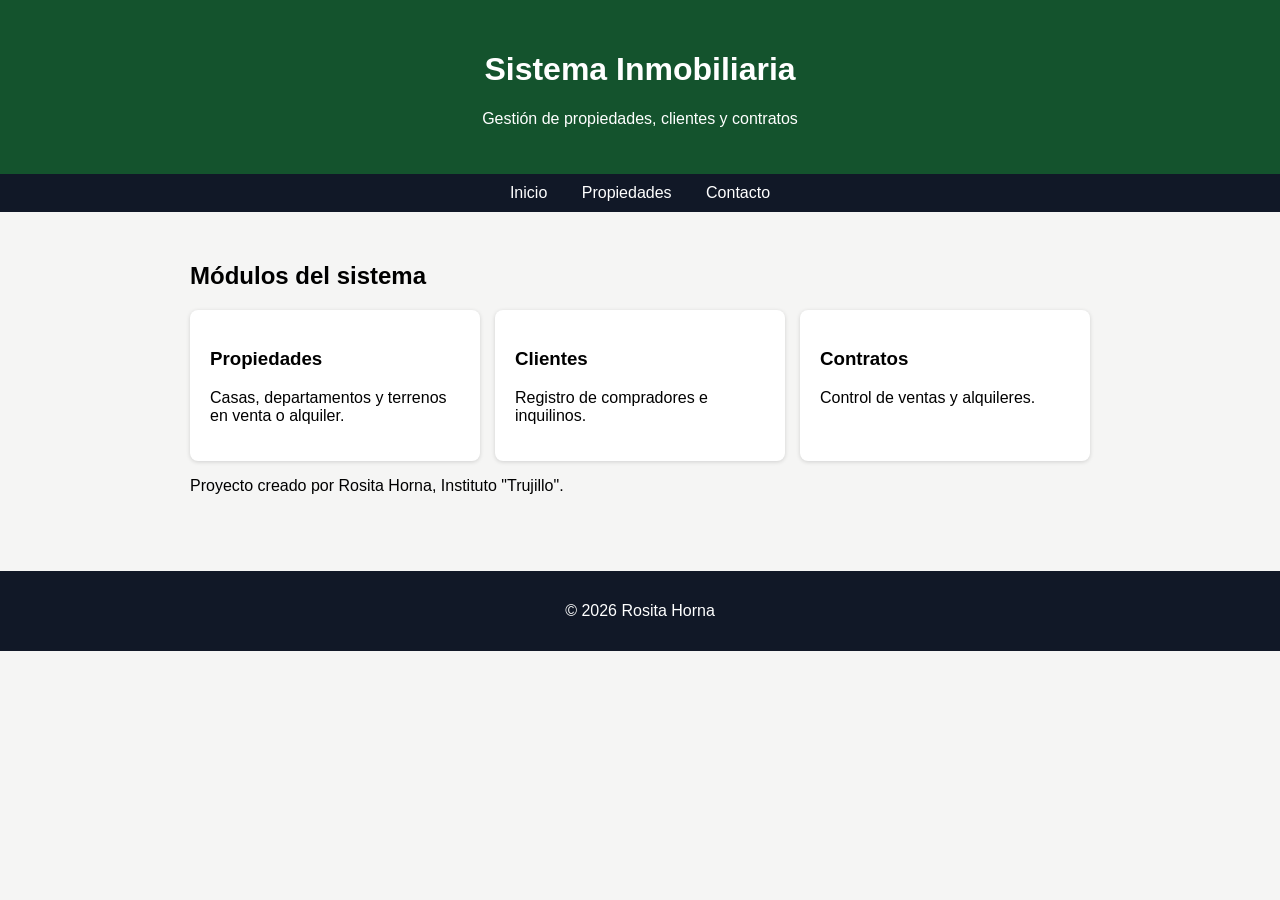
==== index.html @ d9d1037d "Create index.html" ====
<!DOCTYPE html>
<html lang="es">
<head>
    <meta charset="UTF-8">
    <meta name="viewport" content="width=device-width, initial-scale=1.0">
    <title>Sistema Inmobiliaria</title>
    <style>
        body { margin: 0; font-family: Arial, sans-serif; background-color: #f5f5f4; }
        header { background-color: #14532d; color: white; padding: 30px 20px; text-align: center; }
        nav { background-color: #111827; padding: 10px; text-align: center; }
        nav a { color: white; margin: 0 15px; text-decoration: none; }
        main { max-width: 900px; margin: auto; padding: 30px 20px; }
        .tarjetas { display: flex; gap: 15px; flex-wrap: wrap; }
        .tarjeta { background: white; padding: 20px; border-radius: 8px; flex: 1; min-width: 200px; box-shadow: 0 1px 4px rgba(0,0,0,0.15); }
        footer { background-color: #111827; color: white; text-align: center; padding: 15px; margin-top: 30px; }
    </style>
</head>
<body>
    <header>
        <h1>Sistema Inmobiliaria</h1>
        <p>Gestión de propiedades, clientes y contratos</p>
    </header>
    <nav>
        <a href="index.html">Inicio</a>
        <a href="propiedades.html">Propiedades</a>
        <a href="contacto.html">Contacto</a>
    </nav>
    <main>
        <h2>Módulos del sistema</h2>
        <div class="tarjetas">
            <div class="tarjeta"><h3>Propiedades</h3><p>Casas, departamentos y terrenos en venta o alquiler.</p></div>
            <div class="tarjeta"><h3>Clientes</h3><p>Registro de compradores e inquilinos.</p></div>
            <div class="tarjeta"><h3>Contratos</h3><p>Control de ventas y alquileres.</p></div>
        </div>
        <p>Proyecto creado por Rosita Horna, Instituto "Trujillo".</p>
    </main>
    <footer>
        <p>&copy; 2026 Rosita Horna</p>
    </footer>
</body>
</html>
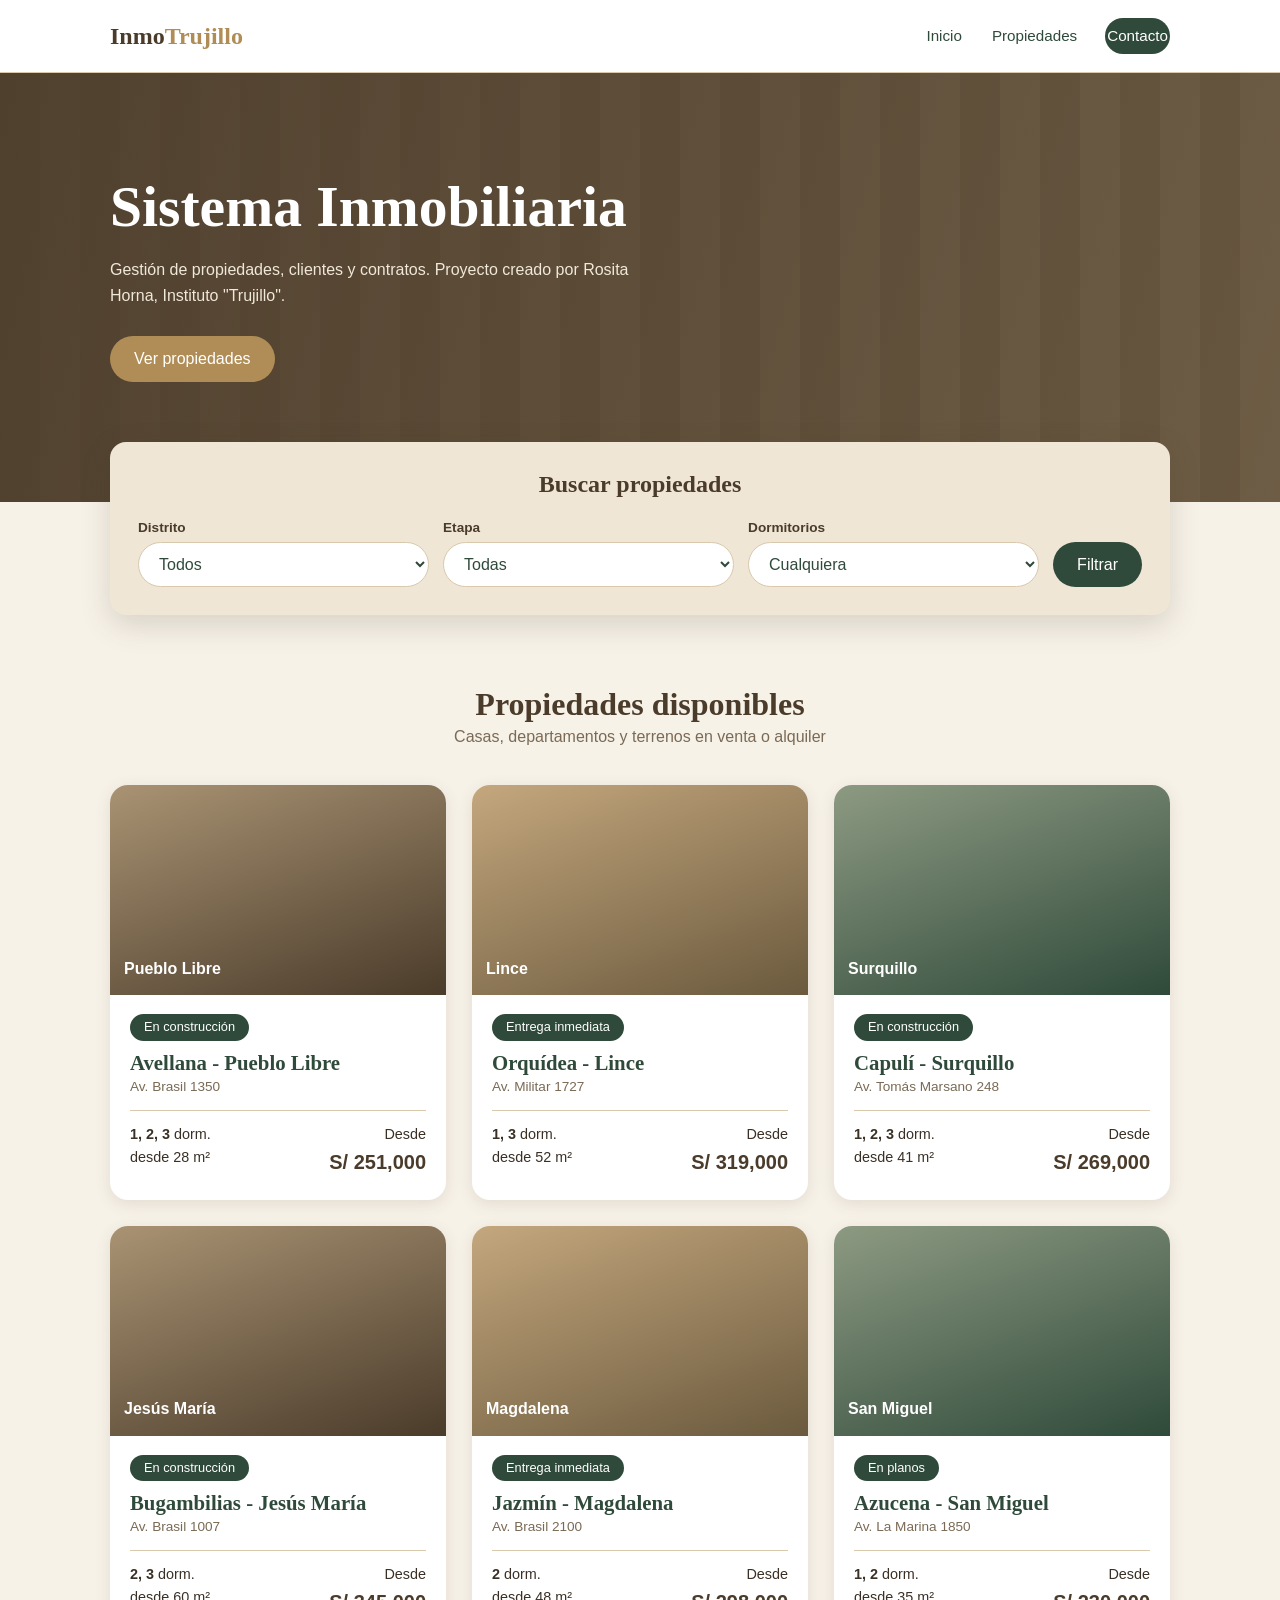
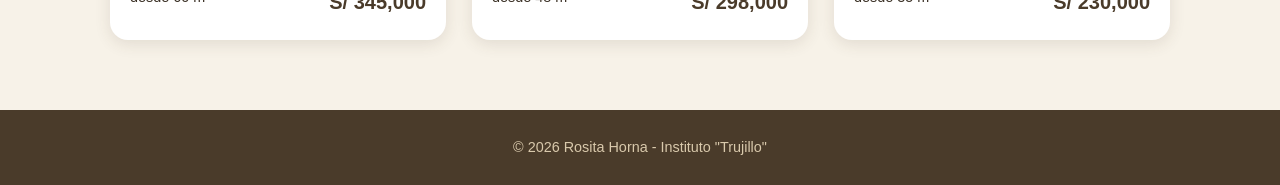
==== commit 4171bba0: "Update index.html" ====
--- a/index.html
+++ b/index.html
@@ -4,38 +4,71 @@
     <meta charset="UTF-8">
     <meta name="viewport" content="width=device-width, initial-scale=1.0">
     <title>Sistema Inmobiliaria</title>
-    <style>
-        body { margin: 0; font-family: Arial, sans-serif; background-color: #f5f5f4; }
-        header { background-color: #14532d; color: white; padding: 30px 20px; text-align: center; }
-        nav { background-color: #111827; padding: 10px; text-align: center; }
-        nav a { color: white; margin: 0 15px; text-decoration: none; }
-        main { max-width: 900px; margin: auto; padding: 30px 20px; }
-        .tarjetas { display: flex; gap: 15px; flex-wrap: wrap; }
-        .tarjeta { background: white; padding: 20px; border-radius: 8px; flex: 1; min-width: 200px; box-shadow: 0 1px 4px rgba(0,0,0,0.15); }
-        footer { background-color: #111827; color: white; text-align: center; padding: 15px; margin-top: 30px; }
-    </style>
+    <link rel="stylesheet" href="style.css">
 </head>
 <body>
     <header>
-        <h1>Sistema Inmobiliaria</h1>
-        <p>Gestión de propiedades, clientes y contratos</p>
+        <div class="contenedor nav">
+            <a href="index.html" class="logo">Inmo<span>Trujillo</span></a>
+            <button id="toggle" aria-label="Menú" aria-expanded="false">&#9776;</button>
+            <ul id="menu" class="menu">
+                <li><a href="#inicio">Inicio</a></li>
+                <li><a href="#propiedades">Propiedades</a></li>
+                <li><a href="contacto.html" class="btn">Contacto</a></li>
+            </ul>
+        </div>
     </header>
-    <nav>
-        <a href="index.html">Inicio</a>
-        <a href="propiedades.html">Propiedades</a>
-        <a href="contacto.html">Contacto</a>
-    </nav>
-    <main>
-        <h2>Módulos del sistema</h2>
-        <div class="tarjetas">
-            <div class="tarjeta"><h3>Propiedades</h3><p>Casas, departamentos y terrenos en venta o alquiler.</p></div>
-            <div class="tarjeta"><h3>Clientes</h3><p>Registro de compradores e inquilinos.</p></div>
-            <div class="tarjeta"><h3>Contratos</h3><p>Control de ventas y alquileres.</p></div>
+
+    <section id="inicio" class="hero">
+        <div class="contenedor">
+            <h1>Sistema Inmobiliaria</h1>
+            <p>Gestión de propiedades, clientes y contratos. Proyecto creado por Rosita Horna, Instituto "Trujillo".</p>
+            <a href="#propiedades" class="btn btn-dorado">Ver propiedades</a>
         </div>
-        <p>Proyecto creado por Rosita Horna, Instituto "Trujillo".</p>
-    </main>
+    </section>
+
+    <div class="contenedor">
+        <div class="buscador">
+            <h2>Buscar propiedades</h2>
+            <div class="filtros">
+                <div>
+                    <label for="fDistrito">Distrito</label>
+                    <select id="fDistrito">
+                        <option value="">Todos</option>
+                    </select>
+                </div>
+                <div>
+                    <label for="fEtapa">Etapa</label>
+                    <select id="fEtapa">
+                        <option value="">Todas</option>
+                    </select>
+                </div>
+                <div>
+                    <label for="fDorm">Dormitorios</label>
+                    <select id="fDorm">
+                        <option value="">Cualquiera</option>
+                    </select>
+                </div>
+                <button id="buscar" type="button" class="btn">Filtrar</button>
+            </div>
+        </div>
+    </div>
+
+    <section id="propiedades">
+        <div class="contenedor">
+            <div class="titulo">
+                <h2>Propiedades disponibles</h2>
+                <p>Casas, departamentos y terrenos en venta o alquiler</p>
+            </div>
+            <div id="lista" class="grid"></div>
+            <p id="vacio">No se encontraron propiedades con esos filtros.</p>
+        </div>
+    </section>
+
     <footer>
-        <p>&copy; 2026 Rosita Horna</p>
+        <p>&copy; 2026 Rosita Horna - Instituto "Trujillo"</p>
     </footer>
+
+    <script src="script.js"></script>
 </body>
 </html>
--- a/style.css
+++ b/style.css
@@ -0,0 +1,60 @@
+:root{--beige:#efe6d6;--crema:#f7f2e8;--arena:#d9c9ac;--cafe:#4a3b2a;--verde:#2f4a3a;--dorado:#b08d57;--texto:#3a3025}
+*{box-sizing:border-box;margin:0;padding:0}
+html{scroll-behavior:smooth}
+body{font-family:'Poppins',Arial,sans-serif;background:var(--crema);color:var(--texto);line-height:1.6}
+h1,h2,h3{font-family:'Playfair Display',Georgia,serif;color:var(--cafe);line-height:1.2}
+a{color:inherit;text-decoration:none}
+:focus-visible{outline:3px solid var(--dorado);outline-offset:2px}
+.contenedor{max-width:1100px;margin:auto;padding:0 20px}
+/* Navegación */
+header{background:#fff;position:sticky;top:0;z-index:10;box-shadow:0 1px 0 var(--arena)}
+.nav{display:flex;align-items:center;justify-content:space-between;height:72px}
+.logo{font-family:'Playfair Display',Georgia,serif;font-size:1.5rem;font-weight:700;color:var(--cafe)}
+.logo span{color:var(--dorado)}
+.menu{display:flex;gap:26px;align-items:center;list-style:none}
+.menu a{font-size:.95rem;color:var(--verde);padding:6px 2px}
+.menu a:hover{color:var(--dorado)}
+.btn{display:inline-block;background:var(--verde);color:#fff!important;padding:10px 24px;border-radius:30px;border:0;font:inherit;font-weight:500;cursor:pointer;transition:background .2s}
+.btn:hover{background:var(--cafe)}
+.btn-dorado{background:var(--dorado)}
+#toggle{display:none;background:none;border:0;font-size:1.8rem;color:var(--cafe);cursor:pointer}
+/* Hero */
+.hero{background:linear-gradient(105deg,rgba(74,59,42,.92),rgba(74,59,42,.55)),repeating-linear-gradient(90deg,#8a7658 0 40px,#9a8667 40px 80px);color:#fff;padding:100px 0 120px}
+.hero h1{color:#fff;font-size:clamp(2.2rem,5vw,3.6rem);max-width:620px;margin-bottom:16px}
+.hero p{max-width:520px;margin-bottom:28px;color:#f0e8d8}
+/* Buscador */
+.buscador{background:var(--beige);margin-top:-60px;position:relative;border-radius:16px;padding:28px;box-shadow:0 10px 30px rgba(74,59,42,.18)}
+.buscador h2{font-size:1.5rem;text-align:center;margin-bottom:18px}
+.filtros{display:grid;grid-template-columns:repeat(3,1fr) auto;gap:14px;align-items:end}
+label{font-size:.85rem;font-weight:600;color:var(--cafe);display:block;margin-bottom:4px}
+select{width:100%;padding:12px 16px;border-radius:30px;border:1px solid var(--arena);background:#fff;font:inherit;color:var(--verde)}
+/* Secciones */
+section{padding:70px 0}
+.titulo{text-align:center;margin-bottom:36px}
+.titulo h2{font-size:2rem}
+.titulo p{color:#7a6a55}
+.grid{display:grid;grid-template-columns:repeat(auto-fill,minmax(300px,1fr));gap:26px}
+.tarjeta{background:#fff;border-radius:18px;overflow:hidden;box-shadow:0 4px 16px rgba(74,59,42,.12)}
+.foto{height:210px;display:flex;align-items:flex-end;padding:14px;color:#fff;font-weight:600}
+.f1{background:linear-gradient(160deg,#a99373,#4a3b2a)}.f2{background:linear-gradient(160deg,#c4a77d,#6b5a3e)}.f3{background:linear-gradient(160deg,#8d9a82,#2f4a3a)}
+.cuerpo{padding:18px 20px 22px}
+.etapa{display:inline-block;background:var(--verde);color:#fff;font-size:.8rem;padding:3px 14px;border-radius:20px;margin-bottom:10px}
+.cuerpo h3{font-size:1.3rem;color:var(--verde)}
+.dir{font-size:.85rem;color:#7a6a55;margin-bottom:12px}
+.datos{display:flex;justify-content:space-between;border-top:1px solid var(--arena);padding-top:12px;font-size:.9rem}
+.precio{text-align:right}.precio b{font-size:1.25rem;color:var(--cafe)}
+#vacio{text-align:center;display:none;grid-column:1/-1;color:#7a6a55}
+.nosotros{background:var(--beige)}
+.cifras{display:grid;grid-template-columns:repeat(3,1fr);gap:20px;text-align:center;margin-top:30px}
+.cifras b{font-family:'Playfair Display',Georgia,serif;font-size:2.4rem;color:var(--dorado);display:block}
+form.contacto{max-width:560px;margin:auto;display:grid;gap:14px}
+input,textarea{width:100%;padding:12px 16px;border-radius:12px;border:1px solid var(--arena);font:inherit;background:#fff}
+#mensaje-ok{text-align:center;color:var(--verde);font-weight:600;min-height:1.5em}
+footer{background:var(--cafe);color:var(--arena);text-align:center;padding:26px 20px;font-size:.9rem}
+@media(max-width:760px){
+#toggle{display:block}
+.menu{display:none;position:absolute;top:72px;left:0;right:0;background:#fff;flex-direction:column;padding:20px;gap:16px;border-bottom:1px solid var(--arena)}
+.menu.abierto{display:flex}
+.filtros{grid-template-columns:1fr}.cifras{grid-template-columns:1fr}
+}
+@media(prefers-reduced-motion:reduce){*{transition:none!important;scroll-behavior:auto!important}}
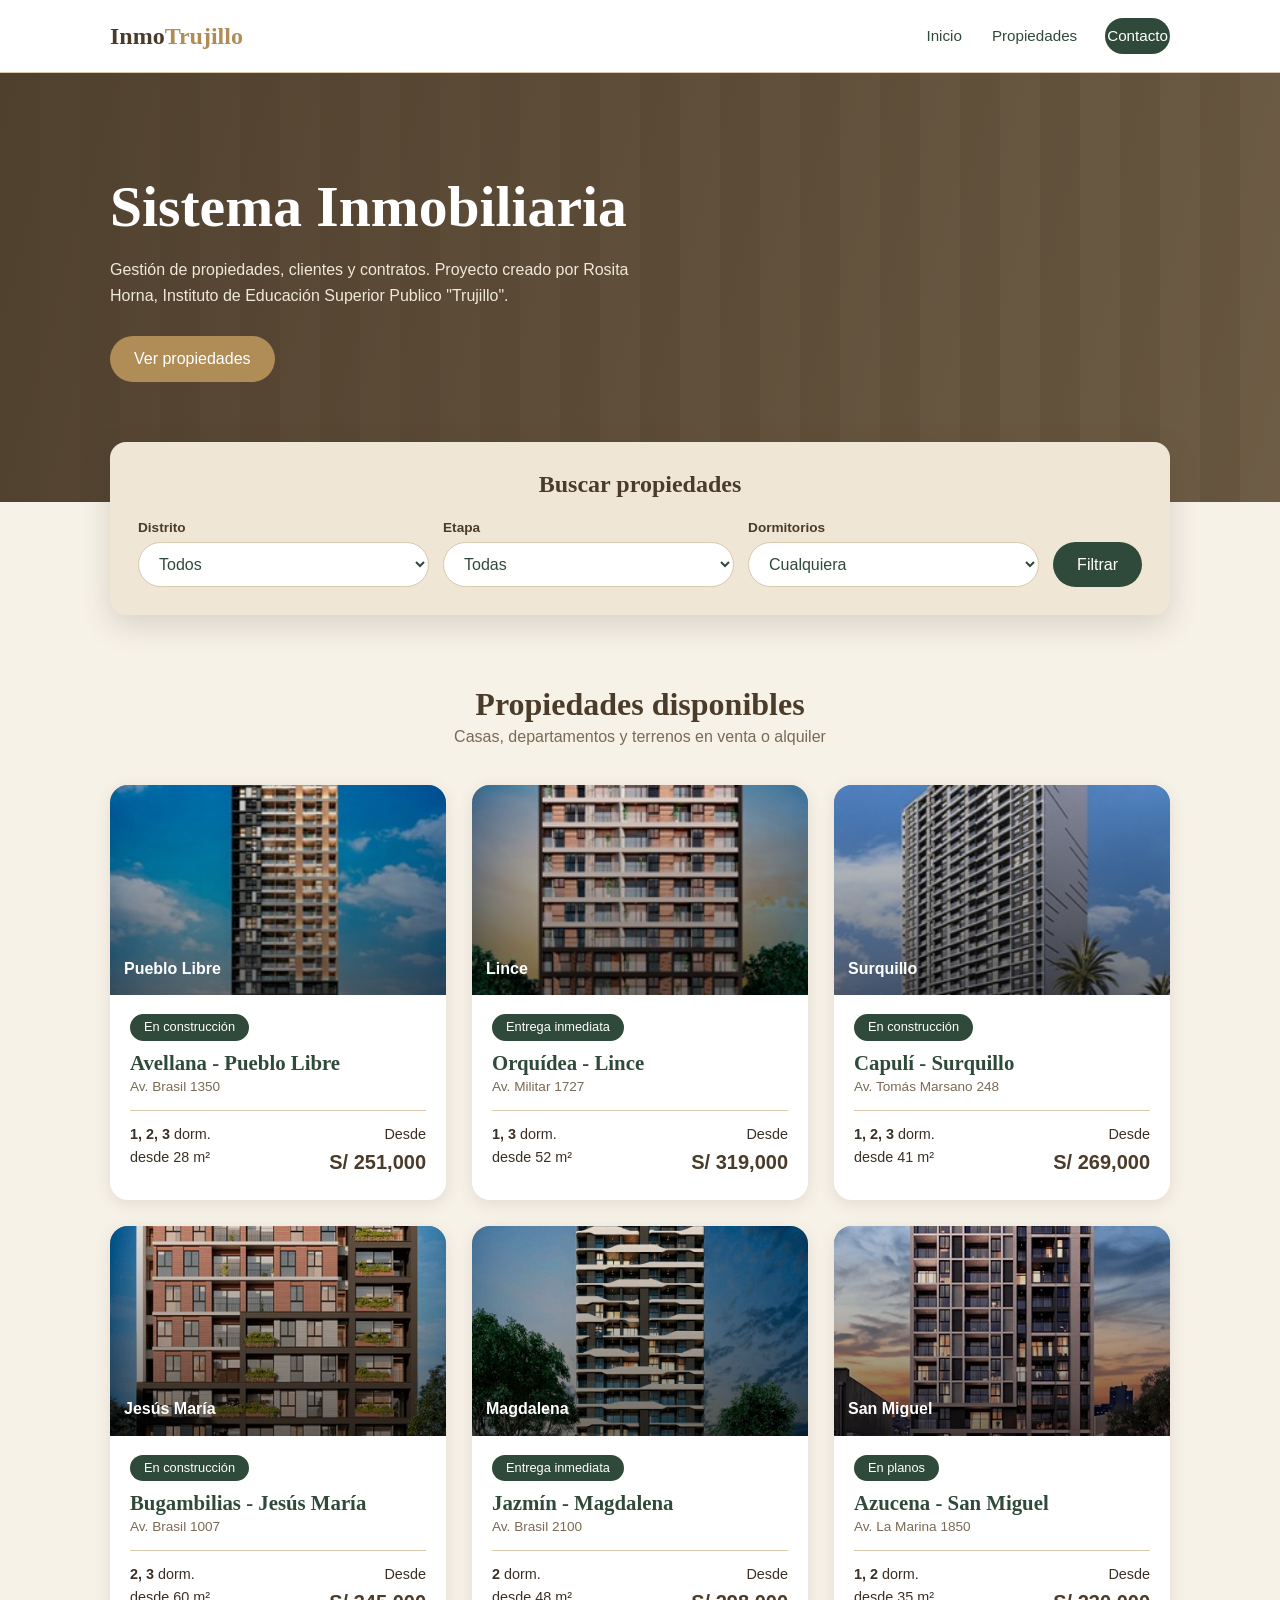
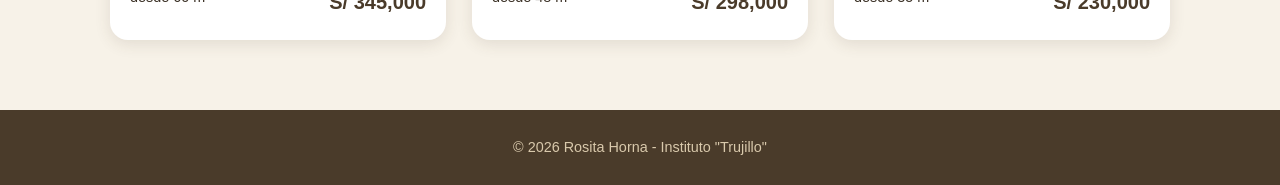
==== commit 94cc9467: "Prueba de cambio desde VS Code" ====
--- a/index.html
+++ b/index.html
@@ -22,7 +22,7 @@
     <section id="inicio" class="hero">
         <div class="contenedor">
             <h1>Sistema Inmobiliaria</h1>
-            <p>Gestión de propiedades, clientes y contratos. Proyecto creado por Rosita Horna, Instituto "Trujillo".</p>
+            <p>Gestión de propiedades, clientes y contratos. Proyecto creado por Rosita Horna, Instituto de Educación Superior Publico "Trujillo".</p>
             <a href="#propiedades" class="btn btn-dorado">Ver propiedades</a>
         </div>
     </section>
--- a/style.css
+++ b/style.css
@@ -6,7 +6,6 @@
 a{color:inherit;text-decoration:none}
 :focus-visible{outline:3px solid var(--dorado);outline-offset:2px}
 .contenedor{max-width:1100px;margin:auto;padding:0 20px}
-/* Navegación */
 header{background:#fff;position:sticky;top:0;z-index:10;box-shadow:0 1px 0 var(--arena)}
 .nav{display:flex;align-items:center;justify-content:space-between;height:72px}
 .logo{font-family:'Playfair Display',Georgia,serif;font-size:1.5rem;font-weight:700;color:var(--cafe)}
@@ -18,32 +17,35 @@
 .btn:hover{background:var(--cafe)}
 .btn-dorado{background:var(--dorado)}
 #toggle{display:none;background:none;border:0;font-size:1.8rem;color:var(--cafe);cursor:pointer}
-/* Hero */
 .hero{background:linear-gradient(105deg,rgba(74,59,42,.92),rgba(74,59,42,.55)),repeating-linear-gradient(90deg,#8a7658 0 40px,#9a8667 40px 80px);color:#fff;padding:100px 0 120px}
 .hero h1{color:#fff;font-size:clamp(2.2rem,5vw,3.6rem);max-width:620px;margin-bottom:16px}
 .hero p{max-width:520px;margin-bottom:28px;color:#f0e8d8}
-/* Buscador */
 .buscador{background:var(--beige);margin-top:-60px;position:relative;border-radius:16px;padding:28px;box-shadow:0 10px 30px rgba(74,59,42,.18)}
 .buscador h2{font-size:1.5rem;text-align:center;margin-bottom:18px}
 .filtros{display:grid;grid-template-columns:repeat(3,1fr) auto;gap:14px;align-items:end}
 label{font-size:.85rem;font-weight:600;color:var(--cafe);display:block;margin-bottom:4px}
 select{width:100%;padding:12px 16px;border-radius:30px;border:1px solid var(--arena);background:#fff;font:inherit;color:var(--verde)}
-/* Secciones */
 section{padding:70px 0}
 .titulo{text-align:center;margin-bottom:36px}
 .titulo h2{font-size:2rem}
 .titulo p{color:#7a6a55}
 .grid{display:grid;grid-template-columns:repeat(auto-fill,minmax(300px,1fr));gap:26px}
 .tarjeta{background:#fff;border-radius:18px;overflow:hidden;box-shadow:0 4px 16px rgba(74,59,42,.12)}
-.foto{height:210px;display:flex;align-items:flex-end;padding:14px;color:#fff;font-weight:600}
-.f1{background:linear-gradient(160deg,#a99373,#4a3b2a)}.f2{background:linear-gradient(160deg,#c4a77d,#6b5a3e)}.f3{background:linear-gradient(160deg,#8d9a82,#2f4a3a)}
+.foto{position:relative;height:210px;display:flex;align-items:flex-end;padding:14px;color:#fff;font-weight:600;overflow:hidden}
+.foto img{position:absolute;inset:0;width:100%;height:100%;object-fit:cover;z-index:0}
+.foto::after{content:"";position:absolute;inset:0;background:linear-gradient(to top,rgba(0,0,0,.55),rgba(0,0,0,.05));z-index:1}
+.foto span{position:relative;z-index:2}
+.f1{background:linear-gradient(160deg,#a99373,#4a3b2a)}
+.f2{background:linear-gradient(160deg,#c4a77d,#6b5a3e)}
+.f3{background:linear-gradient(160deg,#8d9a82,#2f4a3a)}
 .cuerpo{padding:18px 20px 22px}
 .etapa{display:inline-block;background:var(--verde);color:#fff;font-size:.8rem;padding:3px 14px;border-radius:20px;margin-bottom:10px}
 .cuerpo h3{font-size:1.3rem;color:var(--verde)}
 .dir{font-size:.85rem;color:#7a6a55;margin-bottom:12px}
 .datos{display:flex;justify-content:space-between;border-top:1px solid var(--arena);padding-top:12px;font-size:.9rem}
-.precio{text-align:right}.precio b{font-size:1.25rem;color:var(--cafe)}
-#vacio{text-align:center;display:none;grid-column:1/-1;color:#7a6a55}
+.precio{text-align:right}
+.precio b{font-size:1.25rem;color:var(--cafe)}
+#vacio{text-align:center;display:none;grid-column:1/-1;color:#7a6a55;margin-top:20px}
 .nosotros{background:var(--beige)}
 .cifras{display:grid;grid-template-columns:repeat(3,1fr);gap:20px;text-align:center;margin-top:30px}
 .cifras b{font-family:'Playfair Display',Georgia,serif;font-size:2.4rem;color:var(--dorado);display:block}
@@ -55,6 +57,7 @@
 #toggle{display:block}
 .menu{display:none;position:absolute;top:72px;left:0;right:0;background:#fff;flex-direction:column;padding:20px;gap:16px;border-bottom:1px solid var(--arena)}
 .menu.abierto{display:flex}
-.filtros{grid-template-columns:1fr}.cifras{grid-template-columns:1fr}
+.filtros{grid-template-columns:1fr}
+.cifras{grid-template-columns:1fr}
 }
 @media(prefers-reduced-motion:reduce){*{transition:none!important;scroll-behavior:auto!important}}
